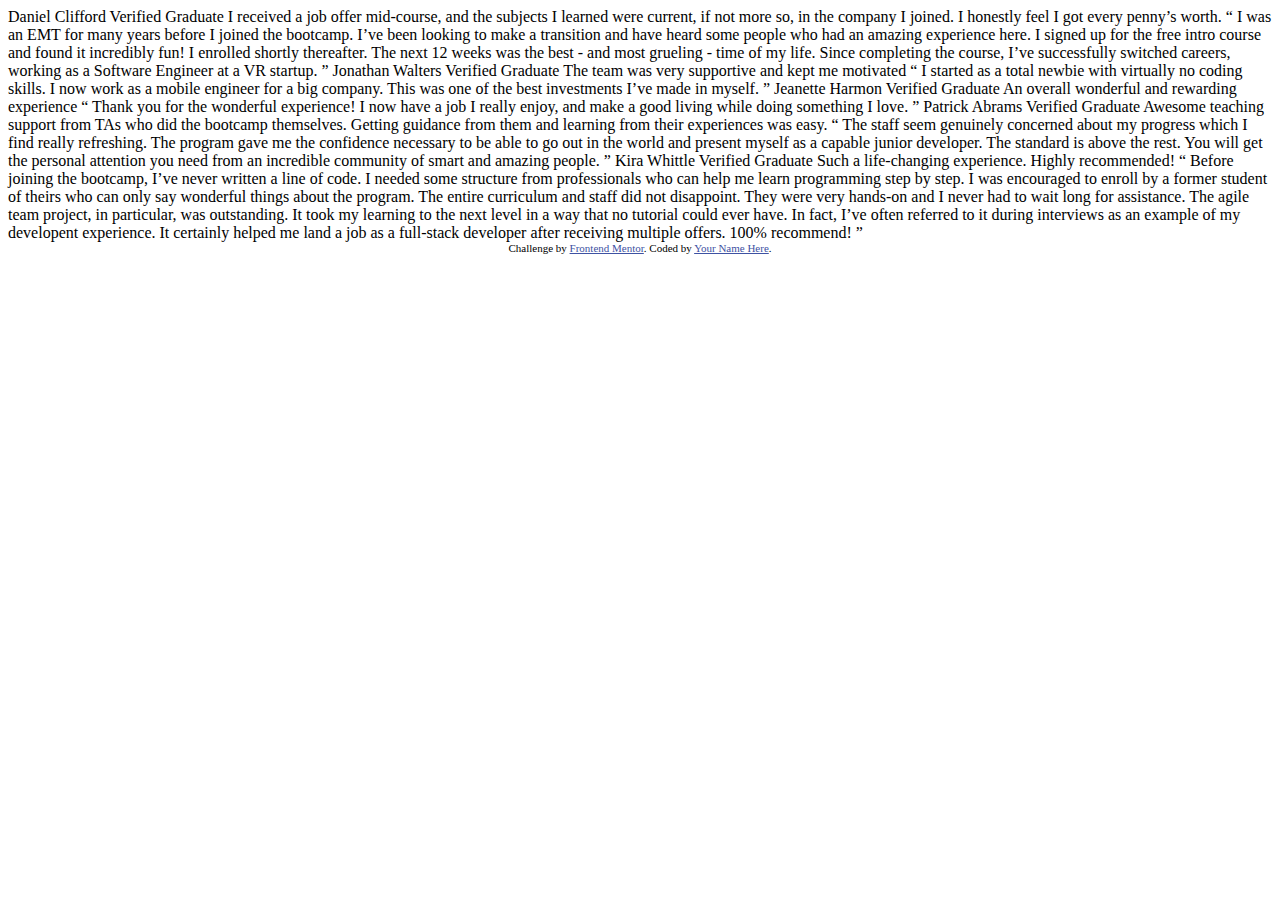
==== index.html @ 0966b298 "Added the docs" ====
<!DOCTYPE html>
<html lang="en">
<head>
  <meta charset="UTF-8">
  <meta name="viewport" content="width=device-width, initial-scale=1.0"> <!-- displays site properly based on user's device -->

  <link rel="icon" type="image/png" sizes="32x32" href="./images/favicon-32x32.png">
  
  <title>Frontend Mentor | [Challenge Name Here]</title>

  <!-- Feel free to remove these styles or customise in your own stylesheet 👍 -->
  <style>
    .attribution { font-size: 11px; text-align: center; }
    .attribution a { color: hsl(228, 45%, 44%); }
  </style>
</head>
<body>
  Daniel Clifford
  Verified Graduate

  I received a job offer mid-course, and the subjects I learned were current, if not more so, 
  in the company I joined. I honestly feel I got every penny’s worth.

  “ I was an EMT for many years before I joined the bootcamp. I’ve been looking to make a 
  transition and have heard some people who had an amazing experience here. I signed up 
  for the free intro course and found it incredibly fun! I enrolled shortly thereafter. 
  The next 12 weeks was the best - and most grueling - time of my life. Since completing 
  the course, I’ve successfully switched careers, working as a Software Engineer at a VR startup. ”

  Jonathan Walters
  Verified Graduate

  The team was very supportive and kept me motivated

  “ I started as a total newbie with virtually no coding skills. I now work as a mobile engineer 
  for a big company. This was one of the best investments I’ve made in myself. ”

  Jeanette Harmon
  Verified Graduate

  An overall wonderful and rewarding experience

  “ Thank you for the wonderful experience! I now have a job I really enjoy, and make a good living 
  while doing something I love. ”

  Patrick Abrams
  Verified Graduate

  Awesome teaching support from TAs who did the bootcamp themselves. Getting guidance from them and 
  learning from their experiences was easy.

  “ The staff seem genuinely concerned about my progress which I find really refreshing. The program 
  gave me the confidence necessary to be able to go out in the world and present myself as a capable 
  junior developer. The standard is above the rest. You will get the personal attention you need from 
  an incredible community of smart and amazing people. ”

  Kira Whittle
  Verified Graduate

  Such a life-changing experience. Highly recommended!

  “ Before joining the bootcamp, I’ve never written a line of code. I needed some structure from 
  professionals who can help me learn programming step by step. I was encouraged to enroll by a former 
  student of theirs who can only say wonderful things about the program. The entire curriculum and staff 
  did not disappoint. They were very hands-on and I never had to wait long for assistance. The agile team 
  project, in particular, was outstanding. It took my learning to the next level in a way that no tutorial 
  could ever have. In fact, I’ve often referred to it during interviews as an example of my developent 
  experience. It certainly helped me land a job as a full-stack developer after receiving multiple offers. 
  100% recommend! ”
  
  <div class="attribution">
    Challenge by <a href="https://www.frontendmentor.io?ref=challenge" target="_blank">Frontend Mentor</a>. 
    Coded by <a href="#">Your Name Here</a>.
  </div>
</body>
</html>
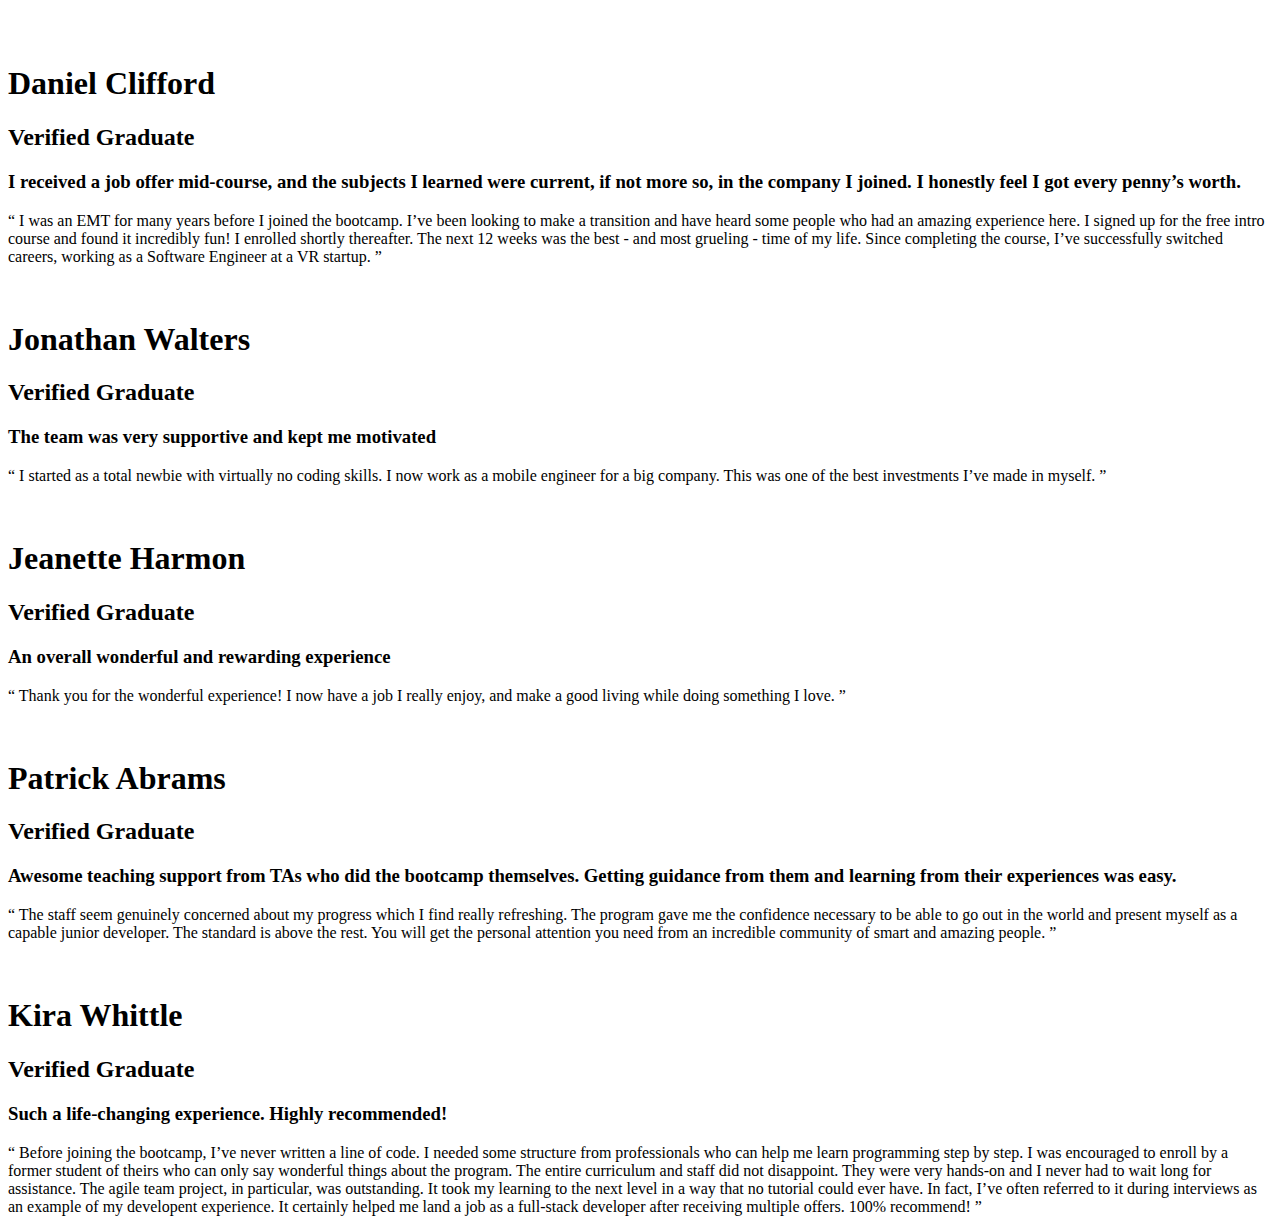
==== commit a2ba038e: "Added the HTML structure" ====
--- a/index.html
+++ b/index.html
@@ -1,76 +1,116 @@
 <!DOCTYPE html>
 <html lang="en">
 <head>
-  <meta charset="UTF-8">
-  <meta name="viewport" content="width=device-width, initial-scale=1.0"> <!-- displays site properly based on user's device -->
 
-  <link rel="icon" type="image/png" sizes="32x32" href="./images/favicon-32x32.png">
-  
-  <title>Frontend Mentor | [Challenge Name Here]</title>
-
-  <!-- Feel free to remove these styles or customise in your own stylesheet 👍 -->
-  <style>
-    .attribution { font-size: 11px; text-align: center; }
-    .attribution a { color: hsl(228, 45%, 44%); }
-  </style>
+    <meta name="author" content="Kyle M.">
+    <title> </title>
+    <meta name="description" content="Testimonial project by frontendmentor using Grid">
+    <meta http-equiv="X-UA-Compatible" content="IE=edge">
+    <meta charset="UTF-8">
+    <meta name="viewport" content="width=device-width, initial-scale=1, shrink-to-fit=no">
+    <link rel="stylesheet" href="style.css">
 </head>
 <body>
-  Daniel Clifford
-  Verified Graduate
+    <section class="testimonials">
+        <article class="testimonial-1">
+            <img src="" alt="">
+            <div class="test-heading">
+                <div class="col1">
+                    <img src="" alt="">
+                </div>
+                <div class="col2">
+                    <h1>Daniel Clifford</h1>
+                    <h2>Verified Graduate</h2>
+                </div>
+            </div>
 
-  I received a job offer mid-course, and the subjects I learned were current, if not more so, 
-  in the company I joined. I honestly feel I got every penny’s worth.
+            <h3>I received a job offer mid-course, and the subjects I learned were current, if not more so, 
+                in the company I joined. I honestly feel I got every penny’s worth.</h3>
 
-  “ I was an EMT for many years before I joined the bootcamp. I’ve been looking to make a 
-  transition and have heard some people who had an amazing experience here. I signed up 
-  for the free intro course and found it incredibly fun! I enrolled shortly thereafter. 
-  The next 12 weeks was the best - and most grueling - time of my life. Since completing 
-  the course, I’ve successfully switched careers, working as a Software Engineer at a VR startup. ”
+            <p>“ I was an EMT for many years before I joined the bootcamp. I’ve been looking to make a 
+                transition and have heard some people who had an amazing experience here. I signed up 
+                for the free intro course and found it incredibly fun! I enrolled shortly thereafter. 
+                The next 12 weeks was the best - and most grueling - time of my life. Since completing 
+                the course, I’ve successfully switched careers, working as a Software Engineer at a VR startup. ”</p>
+        </article>
+        
+        <article class="testimonial-2">
+            <div class="test-heading">
+                <div class="col1">
+                    <img src="" alt="">
+                </div>
+                <div class="col2">
+                    <h1>Jonathan Walters</h1>
+                    <h2>Verified Graduate</h2>
+                </div>
+            </div>
 
-  Jonathan Walters
-  Verified Graduate
+            <h3>The team was very supportive and kept me motivated</h3>
 
-  The team was very supportive and kept me motivated
+            <p>“ I started as a total newbie with virtually no coding skills. I now work as a mobile engineer 
+                for a big company. This was one of the best investments I’ve made in myself. ”</p>
+        </article>
 
-  “ I started as a total newbie with virtually no coding skills. I now work as a mobile engineer 
-  for a big company. This was one of the best investments I’ve made in myself. ”
+        <article class="testimonial-3">
+            <div class="test-heading">
+                <div class="col1">
+                    <img src="" alt="">
+                </div>
+                <div class="col2">
+                    <h1>Jeanette Harmon</h1>
+                    <h2>Verified Graduate</h2>
+                </div>
+            </div>
 
-  Jeanette Harmon
-  Verified Graduate
+            <h3>An overall wonderful and rewarding experience</h3>
 
-  An overall wonderful and rewarding experience
+            <p>“ Thank you for the wonderful experience! I now have a job I really enjoy, and make a good living 
+                while doing something I love. ”</p>
+        </article>
 
-  “ Thank you for the wonderful experience! I now have a job I really enjoy, and make a good living 
-  while doing something I love. ”
+        <article class="testimonial-4">
+            <div class="test-heading">
+                <div class="col1">
+                    <img src="" alt="">
+                </div>
+                <div class="col2">
+                    <h1>Patrick Abrams</h1>
+                    <h2>Verified Graduate</h2>
+                </div>
+            </div>
 
-  Patrick Abrams
-  Verified Graduate
+            <h3>Awesome teaching support from TAs who did the bootcamp themselves. Getting guidance from them and 
+                learning from their experiences was easy.</h3>
 
-  Awesome teaching support from TAs who did the bootcamp themselves. Getting guidance from them and 
-  learning from their experiences was easy.
+            <p>“ The staff seem genuinely concerned about my progress which I find really refreshing. The program 
+                gave me the confidence necessary to be able to go out in the world and present myself as a capable 
+                junior developer. The standard is above the rest. You will get the personal attention you need from 
+                an incredible community of smart and amazing people. ”</p>
+        </article>
 
-  “ The staff seem genuinely concerned about my progress which I find really refreshing. The program 
-  gave me the confidence necessary to be able to go out in the world and present myself as a capable 
-  junior developer. The standard is above the rest. You will get the personal attention you need from 
-  an incredible community of smart and amazing people. ”
+        <article class="testimonial-5">
+            <div class="test-heading">
+                <div class="col1">
+                    <img src="" alt="">
+                </div>
+                <div class="col2">
+                    <h1>Kira Whittle</h1>
+                    <h2>Verified Graduate</h2>
+                </div>
+            </div>
 
-  Kira Whittle
-  Verified Graduate
+            <h3>Such a life-changing experience. Highly recommended!</h3>
 
-  Such a life-changing experience. Highly recommended!
-
-  “ Before joining the bootcamp, I’ve never written a line of code. I needed some structure from 
+            <p>“ Before joining the bootcamp, I’ve never written a line of code. I needed some structure from 
   professionals who can help me learn programming step by step. I was encouraged to enroll by a former 
   student of theirs who can only say wonderful things about the program. The entire curriculum and staff 
   did not disappoint. They were very hands-on and I never had to wait long for assistance. The agile team 
   project, in particular, was outstanding. It took my learning to the next level in a way that no tutorial 
   could ever have. In fact, I’ve often referred to it during interviews as an example of my developent 
   experience. It certainly helped me land a job as a full-stack developer after receiving multiple offers. 
-  100% recommend! ”
-  
-  <div class="attribution">
-    Challenge by <a href="https://www.frontendmentor.io?ref=challenge" target="_blank">Frontend Mentor</a>. 
-    Coded by <a href="#">Your Name Here</a>.
-  </div>
+  100% recommend! ”</p>
+        </article>
+
+    </section>
 </body>
 </html>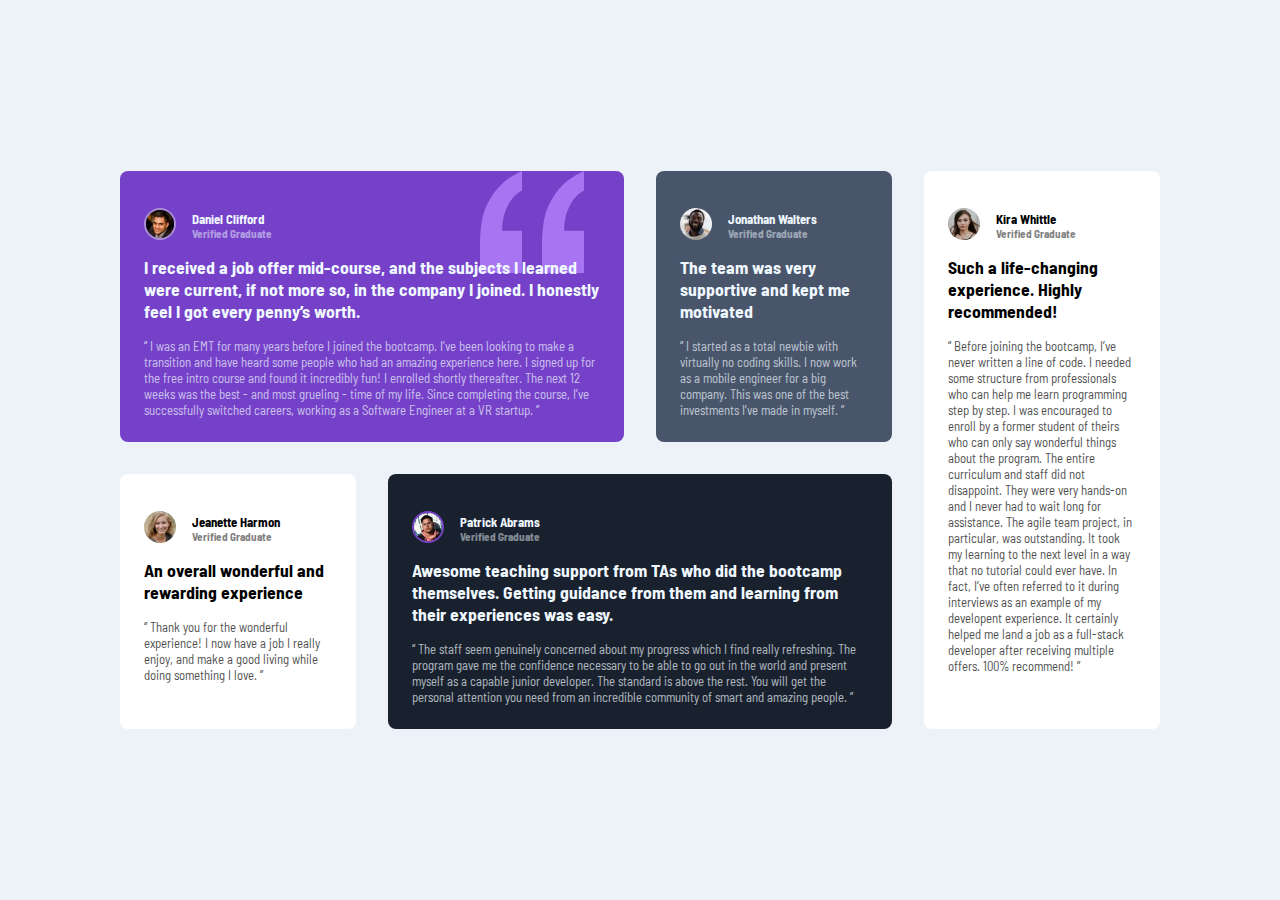
==== commit 31ef6d1a: "Added the desktop version" ====
--- a/index.html
+++ b/index.html
@@ -9,35 +9,35 @@
     <meta charset="UTF-8">
     <meta name="viewport" content="width=device-width, initial-scale=1, shrink-to-fit=no">
     <link rel="stylesheet" href="style.css">
+    <link rel="preconnect" href="https://fonts.googleapis.com">
+    <link rel="preconnect" href="https://fonts.gstatic.com" crossorigin>
+    <link href="https://fonts.googleapis.com/css2?family=Barlow+Semi+Condensed:wght@500;600&display=swap" rel="stylesheet">
 </head>
 <body>
     <section class="testimonials">
         <article class="testimonial-1">
-            <img src="" alt="">
             <div class="test-heading">
                 <div class="col1">
-                    <img src="" alt="">
+                    <img src="images/image-daniel.jpg" alt="Daniel Clifford">
                 </div>
                 <div class="col2">
                     <h1>Daniel Clifford</h1>
                     <h2>Verified Graduate</h2>
                 </div>
             </div>
-
-            <h3>I received a job offer mid-course, and the subjects I learned were current, if not more so, 
+            <h3>I received a job offer mid-course, and the subjects I learned were current, if not more so,
                 in the company I joined. I honestly feel I got every penny’s worth.</h3>
-
-            <p>“ I was an EMT for many years before I joined the bootcamp. I’ve been looking to make a 
-                transition and have heard some people who had an amazing experience here. I signed up 
-                for the free intro course and found it incredibly fun! I enrolled shortly thereafter. 
-                The next 12 weeks was the best - and most grueling - time of my life. Since completing 
+            <p>“ I was an EMT for many years before I joined the bootcamp. I’ve been looking to make a
+                transition and have heard some people who had an amazing experience here. I signed up
+                for the free intro course and found it incredibly fun! I enrolled shortly thereafter.
+                The next 12 weeks was the best - and most grueling - time of my life. Since completing
                 the course, I’ve successfully switched careers, working as a Software Engineer at a VR startup. ”</p>
         </article>
         
         <article class="testimonial-2">
             <div class="test-heading">
                 <div class="col1">
-                    <img src="" alt="">
+                    <img src="images/image-jonathan.jpg" alt="Jonathan Walters">
                 </div>
                 <div class="col2">
                     <h1>Jonathan Walters</h1>
@@ -54,7 +54,7 @@
         <article class="testimonial-3">
             <div class="test-heading">
                 <div class="col1">
-                    <img src="" alt="">
+                    <img src="images/image-jeanette.jpg" alt="Jeanette Harmon">
                 </div>
                 <div class="col2">
                     <h1>Jeanette Harmon</h1>
@@ -71,7 +71,7 @@
         <article class="testimonial-4">
             <div class="test-heading">
                 <div class="col1">
-                    <img src="" alt="">
+                    <img src="images/image-patrick.jpg" alt="Patrick Abrams">
                 </div>
                 <div class="col2">
                     <h1>Patrick Abrams</h1>
@@ -91,7 +91,7 @@
         <article class="testimonial-5">
             <div class="test-heading">
                 <div class="col1">
-                    <img src="" alt="">
+                    <img src="images/image-kira.jpg" alt="Kira Whittle">
                 </div>
                 <div class="col2">
                     <h1>Kira Whittle</h1>
--- a/style.css
+++ b/style.css
@@ -0,0 +1,164 @@
+@import url('https://fonts.googleapis.com/css2?family=Barlow+Semi+Condensed:wght@500;600&display=swap');
+
+*, *::after, *::before {
+    box-sizing: border-box;
+}
+
+body, h1, h2, h3, h4, h5, h6, p {
+    margin: 0;
+    font-family: 'Barlow Semi Condensed', sans-serif;
+}
+
+body {
+    background-color: hsl(210, 46%, 95%);
+    display: flex;
+    justify-content: center;
+    align-items: center;
+    min-height: 100vh;
+}
+
+img, svg{
+    max-width: 100%;
+}
+
+article {
+    margin: 1.5rem auto;
+    padding: 1.5rem;
+    border-radius: .5rem;
+}
+
+.test-heading {
+    display: flex;
+    align-items: center;
+}
+
+.test-heading img {
+    border-radius: 50%;
+    max-width: 2rem;
+}
+
+.test-heading .col2  {
+    margin: 1rem;
+}
+
+h1 {
+    font-size: .8rem;
+}
+
+h2 {
+    font-size: .7rem;
+    opacity: 50%;
+}
+
+h3 {
+    margin-bottom: 1rem;
+    font-size: 1.1rem;
+    
+}
+
+p {
+    font-size: .8rem;
+    opacity: 70%;
+}
+
+
+
+/* Specifics for the testimonial cards */
+
+.testimonial-1 {
+    background-color: hsl(263, 55%, 52%);
+    color: aliceblue;
+}
+
+.testimonial-1 {
+    background-image: url("images/bg-pattern-quotation.svg");
+    background-repeat: no-repeat;
+    background-position: top right 10%;
+}
+
+.testimonial-1 img {
+    border: 2px solid hsl(263, 48%, 70%);
+}
+
+.testimonial-2 {
+    background-color: hsl(217, 19%, 35%);
+    color: aliceblue;
+
+}
+
+.testimonial-3 {
+    background-color: hsl(0, 0%, 100%);
+
+}
+
+.testimonial-4 {
+    background-color: hsl(219, 29%, 14%);
+    color: aliceblue;
+}
+
+.testimonial-4 img {
+    border: 2px solid hsl(263, 55%, 52%);
+}
+
+.testimonial-5 {
+    background-color: hsl(0, 0%, 100%);
+
+}
+
+
+
+/* Mobile Design */
+
+@media ( max-width: 1000px ) {
+    article {
+        max-width: 20rem;
+    }
+
+    h3 {
+        max-width: 15rem;
+    }
+}
+
+/* Desktop Design */
+
+@media ( min-width: 1001px ) {
+    
+    .testimonials {
+        display: grid;
+        gap: 2rem;
+        grid-template-columns: repeat(4, 1fr);
+        grid-template-areas: 
+        "one one two five"
+        "three four four five";
+        max-width: 65rem;
+    }
+
+    article {
+        margin: 0;
+    }
+
+    .testimonial-1 {
+        grid-area: one;
+    }
+
+    .testimonial-2 {
+        grid-area: two;
+
+    }
+
+    .testimonial-3 {
+        grid-area: three;
+
+    }
+
+    .testimonial-4 {
+        grid-area: four;
+
+    }
+
+    .testimonial-5 {
+        grid-area: five;
+
+    }
+
+}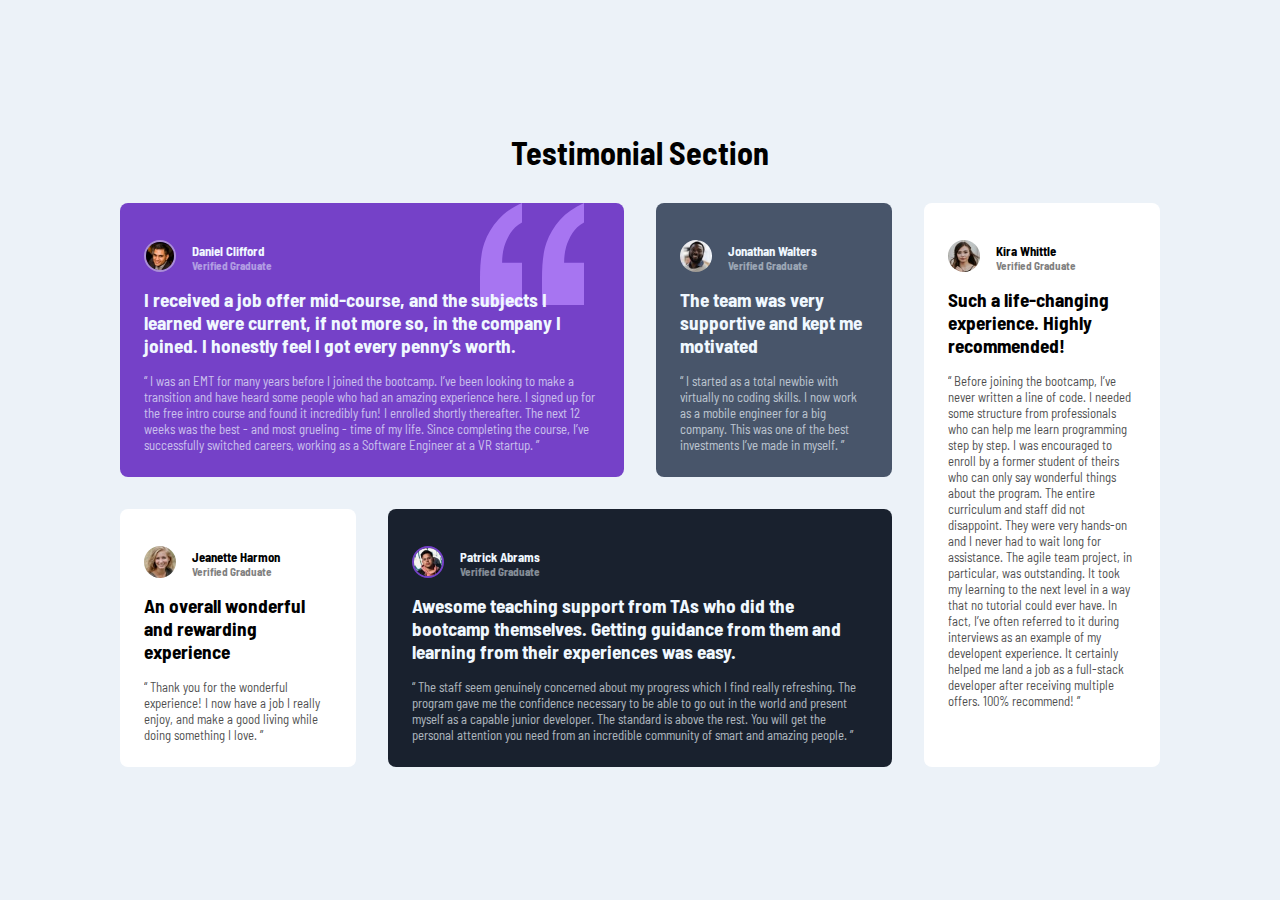
==== commit 634eb7de: "Added h1" ====
--- a/index.html
+++ b/index.html
@@ -3,7 +3,7 @@
 <head>
 
     <meta name="author" content="Kyle M.">
-    <title> </title>
+    <title> Testimonial Section Using Grid </title>
     <meta name="description" content="Testimonial project by frontendmentor using Grid">
     <meta http-equiv="X-UA-Compatible" content="IE=edge">
     <meta charset="UTF-8">
@@ -14,103 +14,94 @@
     <link href="https://fonts.googleapis.com/css2?family=Barlow+Semi+Condensed:wght@500;600&display=swap" rel="stylesheet">
 </head>
 <body>
-    <section class="testimonials">
-        <article class="testimonial-1">
-            <div class="test-heading">
-                <div class="col1">
-                    <img src="images/image-daniel.jpg" alt="Daniel Clifford">
+    <main>
+        <h1>Testimonial Section</h1>
+        <section class="testimonials">
+            <article class="testimonial-1">
+                <div class="test-heading">
+                    <div class="col1">
+                        <img src="images/image-daniel.jpg" alt="Daniel Clifford">
+                    </div>
+                    <div class="col2">
+                        <h2>Daniel Clifford</h2>
+                        <h3>Verified Graduate</h3>
+                    </div>
                 </div>
-                <div class="col2">
-                    <h1>Daniel Clifford</h1>
-                    <h2>Verified Graduate</h2>
+                <h4>I received a job offer mid-course, and the subjects I learned were current, if not more so,
+                    in the company I joined. I honestly feel I got every penny’s worth.</h4>
+                <p>“ I was an EMT for many years before I joined the bootcamp. I’ve been looking to make a
+                    transition and have heard some people who had an amazing experience here. I signed up
+                    for the free intro course and found it incredibly fun! I enrolled shortly thereafter.
+                    The next 12 weeks was the best - and most grueling - time of my life. Since completing
+                    the course, I’ve successfully switched careers, working as a Software Engineer at a VR startup. ”</p>
+            </article>
+        
+            <article class="testimonial-2">
+                <div class="test-heading">
+                    <div class="col1">
+                        <img src="images/image-jonathan.jpg" alt="Jonathan Walters">
+                    </div>
+                    <div class="col2">
+                        <h2>Jonathan Walters</h2>
+                        <h3>Verified Graduate</h3>
+                    </div>
                 </div>
-            </div>
-            <h3>I received a job offer mid-course, and the subjects I learned were current, if not more so,
-                in the company I joined. I honestly feel I got every penny’s worth.</h3>
-            <p>“ I was an EMT for many years before I joined the bootcamp. I’ve been looking to make a
-                transition and have heard some people who had an amazing experience here. I signed up
-                for the free intro course and found it incredibly fun! I enrolled shortly thereafter.
-                The next 12 weeks was the best - and most grueling - time of my life. Since completing
-                the course, I’ve successfully switched careers, working as a Software Engineer at a VR startup. ”</p>
-        </article>
-        
-        <article class="testimonial-2">
-            <div class="test-heading">
-                <div class="col1">
-                    <img src="images/image-jonathan.jpg" alt="Jonathan Walters">
+                <h4>The team was very supportive and kept me motivated</h4>
+                <p>“ I started as a total newbie with virtually no coding skills. I now work as a mobile engineer
+                    for a big company. This was one of the best investments I’ve made in myself. ”</p>
+            </article>
+            <article class="testimonial-3">
+                <div class="test-heading">
+                    <div class="col1">
+                        <img src="images/image-jeanette.jpg" alt="Jeanette Harmon">
+                    </div>
+                    <div class="col2">
+                        <h2>Jeanette Harmon</h2>
+                        <h3>Verified Graduate</h3>
+                    </div>
                 </div>
-                <div class="col2">
-                    <h1>Jonathan Walters</h1>
-                    <h2>Verified Graduate</h2>
+                <h4>An overall wonderful and rewarding experience</h4>
+                <p>“ Thank you for the wonderful experience! I now have a job I really enjoy, and make a good living
+                    while doing something I love. ”</p>
+            </article>
+            <article class="testimonial-4">
+                <div class="test-heading">
+                    <div class="col1">
+                        <img src="images/image-patrick.jpg" alt="Patrick Abrams">
+                    </div>
+                    <div class="col2">
+                        <h2>Patrick Abrams</h2>
+                        <h3>Verified Graduate</h3>
+                    </div>
                 </div>
-            </div>
-
-            <h3>The team was very supportive and kept me motivated</h3>
-
-            <p>“ I started as a total newbie with virtually no coding skills. I now work as a mobile engineer 
-                for a big company. This was one of the best investments I’ve made in myself. ”</p>
-        </article>
-
-        <article class="testimonial-3">
-            <div class="test-heading">
-                <div class="col1">
-                    <img src="images/image-jeanette.jpg" alt="Jeanette Harmon">
+                <h4>Awesome teaching support from TAs who did the bootcamp themselves. Getting guidance from them and
+                    learning from their experiences was easy.</h4>
+                <p>“ The staff seem genuinely concerned about my progress which I find really refreshing. The program
+                    gave me the confidence necessary to be able to go out in the world and present myself as a capable
+                    junior developer. The standard is above the rest. You will get the personal attention you need from
+                    an incredible community of smart and amazing people. ”</p>
+            </article>
+            <article class="testimonial-5">
+                <div class="test-heading">
+                    <div class="col1">
+                        <img src="images/image-kira.jpg" alt="Kira Whittle">
+                    </div>
+                    <div class="col2">
+                        <h2>Kira Whittle</h2>
+                        <h3>Verified Graduate</h3>
+                    </div>
                 </div>
-                <div class="col2">
-                    <h1>Jeanette Harmon</h1>
-                    <h2>Verified Graduate</h2>
-                </div>
-            </div>
-
-            <h3>An overall wonderful and rewarding experience</h3>
-
-            <p>“ Thank you for the wonderful experience! I now have a job I really enjoy, and make a good living 
-                while doing something I love. ”</p>
-        </article>
-
-        <article class="testimonial-4">
-            <div class="test-heading">
-                <div class="col1">
-                    <img src="images/image-patrick.jpg" alt="Patrick Abrams">
-                </div>
-                <div class="col2">
-                    <h1>Patrick Abrams</h1>
-                    <h2>Verified Graduate</h2>
-                </div>
-            </div>
-
-            <h3>Awesome teaching support from TAs who did the bootcamp themselves. Getting guidance from them and 
-                learning from their experiences was easy.</h3>
-
-            <p>“ The staff seem genuinely concerned about my progress which I find really refreshing. The program 
-                gave me the confidence necessary to be able to go out in the world and present myself as a capable 
-                junior developer. The standard is above the rest. You will get the personal attention you need from 
-                an incredible community of smart and amazing people. ”</p>
-        </article>
-
-        <article class="testimonial-5">
-            <div class="test-heading">
-                <div class="col1">
-                    <img src="images/image-kira.jpg" alt="Kira Whittle">
-                </div>
-                <div class="col2">
-                    <h1>Kira Whittle</h1>
-                    <h2>Verified Graduate</h2>
-                </div>
-            </div>
-
-            <h3>Such a life-changing experience. Highly recommended!</h3>
-
-            <p>“ Before joining the bootcamp, I’ve never written a line of code. I needed some structure from 
-  professionals who can help me learn programming step by step. I was encouraged to enroll by a former 
-  student of theirs who can only say wonderful things about the program. The entire curriculum and staff 
-  did not disappoint. They were very hands-on and I never had to wait long for assistance. The agile team 
-  project, in particular, was outstanding. It took my learning to the next level in a way that no tutorial 
-  could ever have. In fact, I’ve often referred to it during interviews as an example of my developent 
-  experience. It certainly helped me land a job as a full-stack developer after receiving multiple offers. 
-  100% recommend! ”</p>
-        </article>
-
-    </section>
+                <h4>Such a life-changing experience. Highly recommended!</h4>
+                <p>“ Before joining the bootcamp, I’ve never written a line of code. I needed some structure from 
+          professionals who can help me learn programming step by step. I was encouraged to enroll by a former 
+          student of theirs who can only say wonderful things about the program. The entire curriculum and staff 
+          did not disappoint. They were very hands-on and I never had to wait long for assistance. The agile team 
+          project, in particular, was outstanding. It took my learning to the next level in a way that no tutorial 
+          could ever have. In fact, I’ve often referred to it during interviews as an example of my developent 
+          experience. It certainly helped me land a job as a full-stack developer after receiving multiple offers. 
+          100% recommend! ”</p>
+            </article>
+        </section>
+    </main>
 </body>
 </html>--- a/style.css
+++ b/style.css
@@ -11,9 +11,8 @@
 
 body {
     background-color: hsl(210, 46%, 95%);
-    display: flex;
-    justify-content: center;
-    align-items: center;
+    display: grid;
+    place-content: center;
     min-height: 100vh;
 }
 
@@ -42,17 +41,22 @@
 }
 
 h1 {
+    text-align: center;
+    margin-bottom: 2rem;
+}
+
+h2 {
     font-size: .8rem;
 }
 
-h2 {
+h3 {
     font-size: .7rem;
     opacity: 50%;
 }
 
-h3 {
+h4 {
     margin-bottom: 1rem;
-    font-size: 1.1rem;
+    font-size: 1.2rem;
     
 }
 
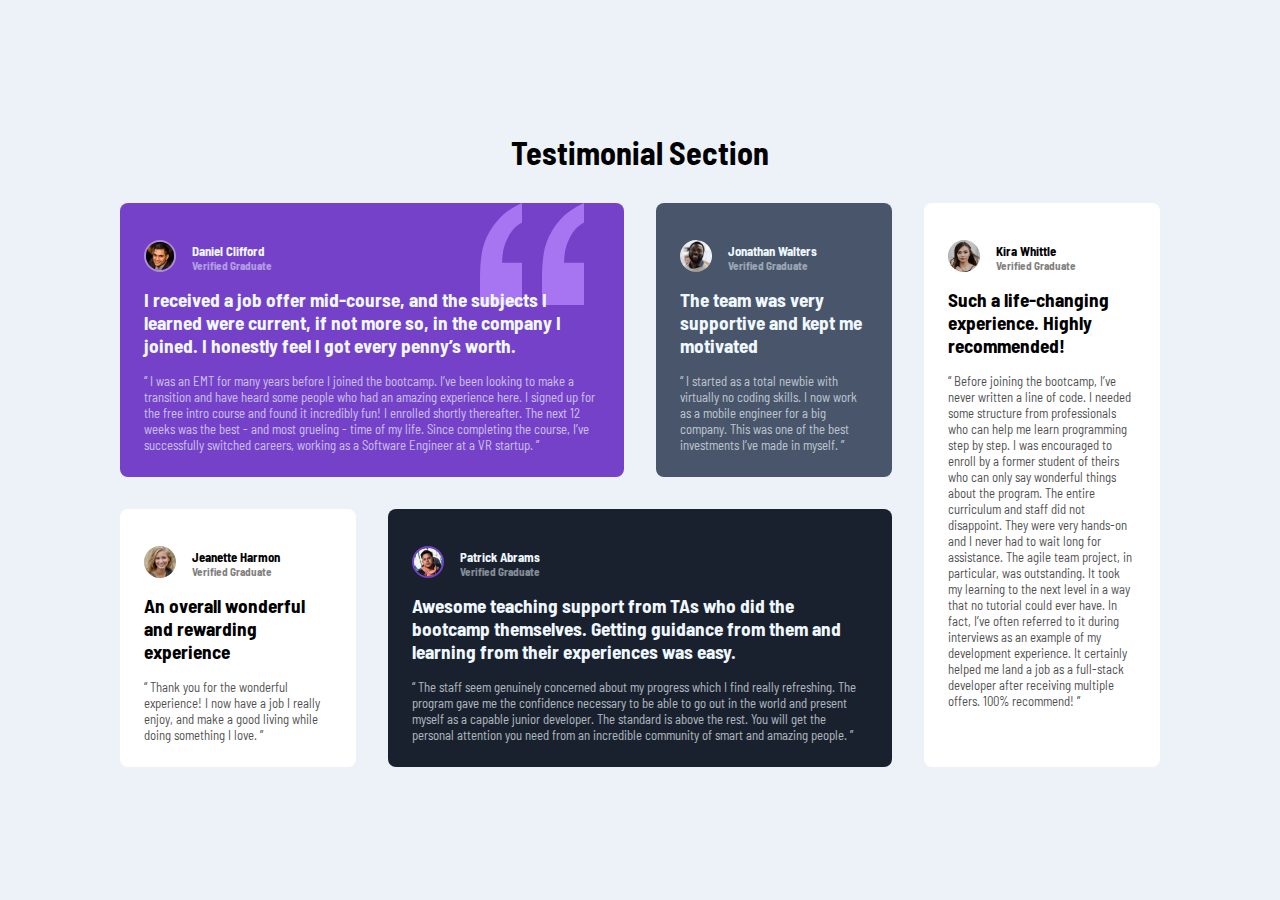
==== commit 7f182bea: "Update index.html" ====
--- a/index.html
+++ b/index.html
@@ -97,7 +97,7 @@
           student of theirs who can only say wonderful things about the program. The entire curriculum and staff 
           did not disappoint. They were very hands-on and I never had to wait long for assistance. The agile team 
           project, in particular, was outstanding. It took my learning to the next level in a way that no tutorial 
-          could ever have. In fact, I’ve often referred to it during interviews as an example of my developent 
+          could ever have. In fact, I’ve often referred to it during interviews as an example of my development 
           experience. It certainly helped me land a job as a full-stack developer after receiving multiple offers. 
           100% recommend! ”</p>
             </article>
